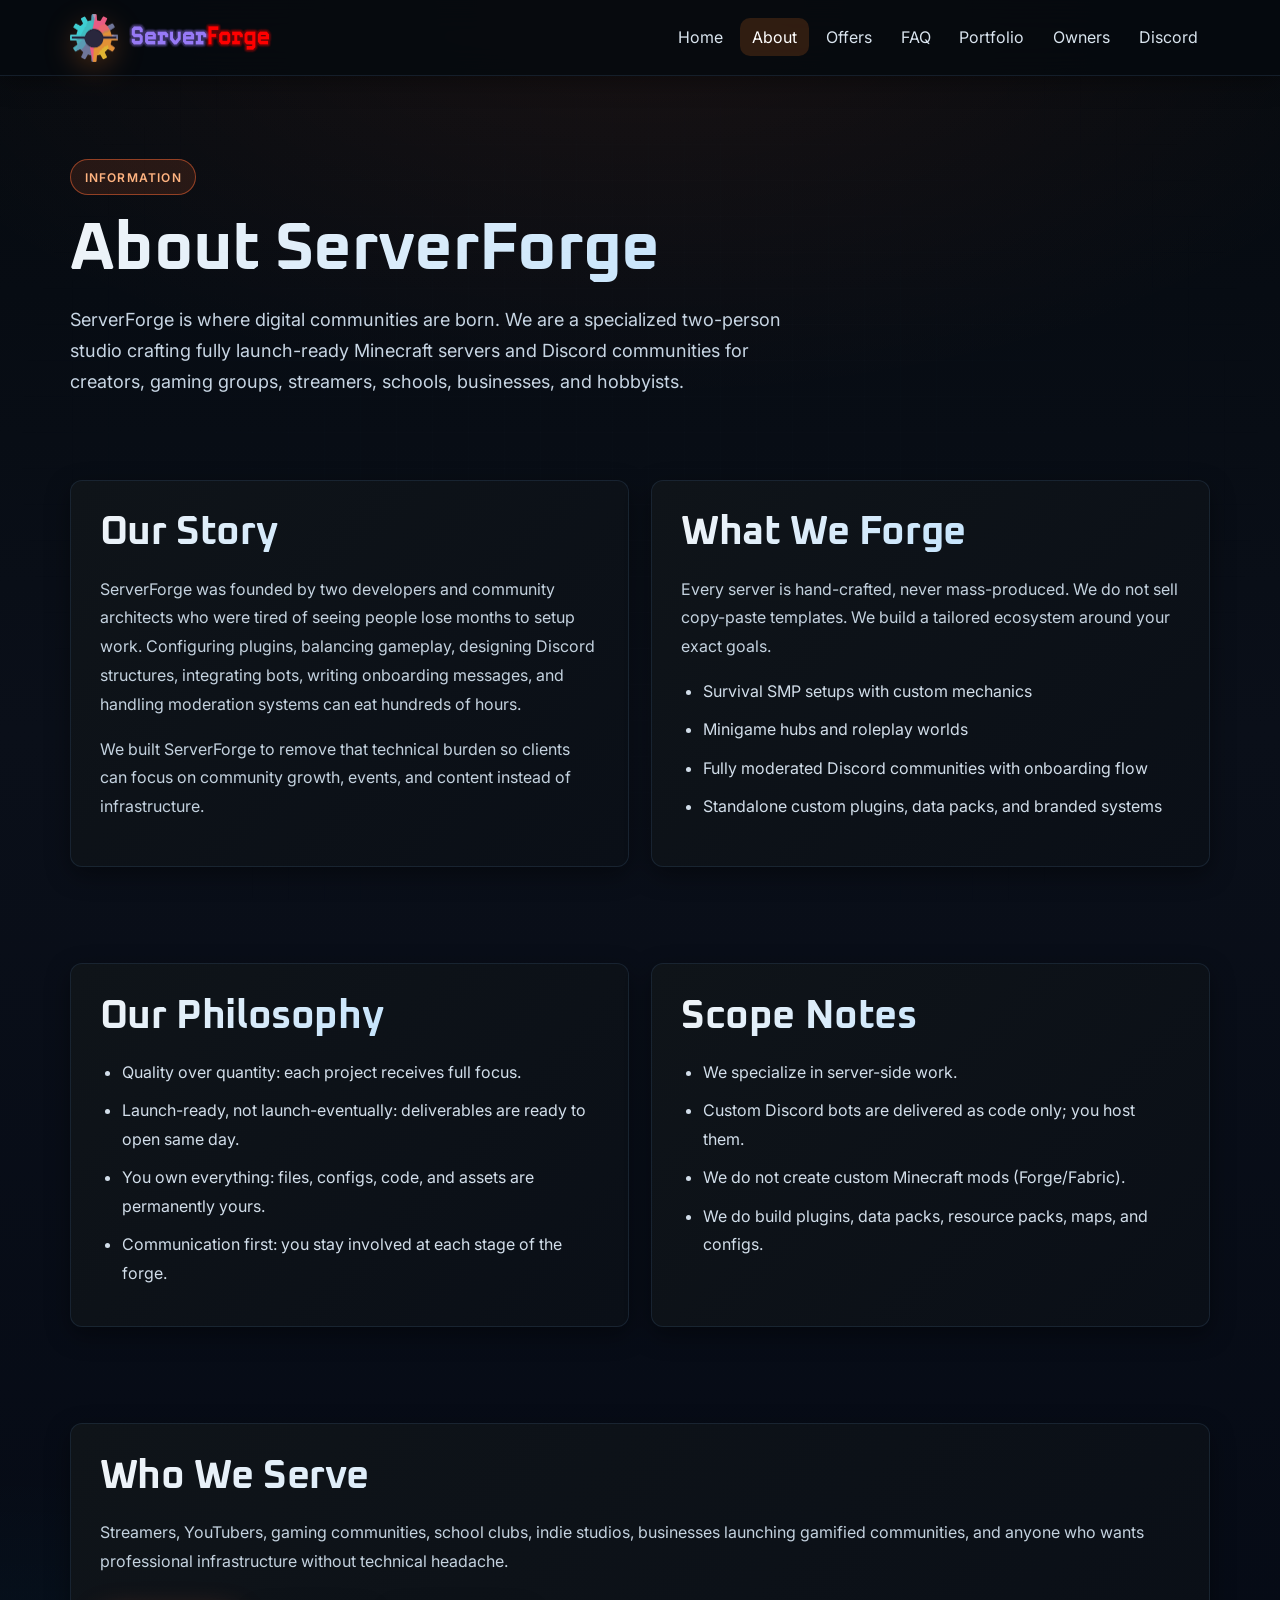
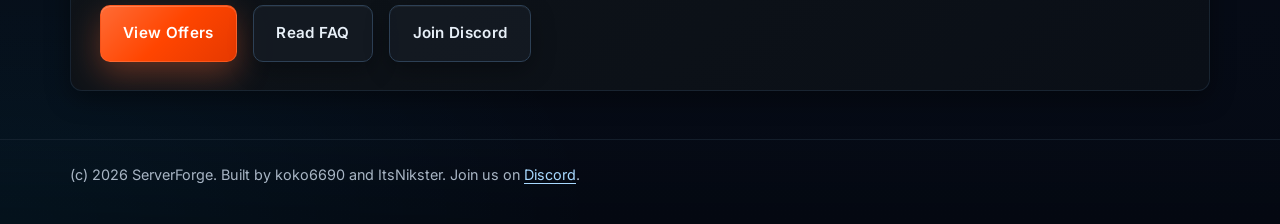
==== about.html @ 15134f87 "Add files via upload" ====
<!DOCTYPE html>
<html lang="en">
<head>
  <meta charset="UTF-8" />
  <meta name="viewport" content="width=device-width, initial-scale=1.0" />
  <title>ServerForge Information | About ServerForge</title>
  <meta name="description" content="Learn about ServerForge: our story, philosophy, scope, and who we help with launch-ready Minecraft and Discord communities." />
  <meta name="theme-color" content="#ff6b35" />
  <meta property="og:title" content="ServerForge Information | About Us" />
  <meta property="og:description" content="Learn about ServerForge: our story, philosophy, and who we help with launch-ready Minecraft and Discord communities." />
  <meta property="og:image" content="assets/serverforge-hero.png" />
  <meta property="og:type" content="website" />
  <link rel="icon" href="assets/serverforge-logo-header.png" type="image/png" />
  <link rel="stylesheet" href="styles.css" />
</head>
<body>
  <header class="site-header">
    <div class="container row">
      <a class="brand" href="index.html" aria-label="ServerForge home">
        <img class="brand-logo" src="assets/serverforge-logo-header.png" alt="ServerForge logo" width="192" height="194" />
        <img class="brand-wordmark" src="assets/serverforge-wordmark-header.png" alt="ServerForge" width="900" height="189" />
      </a>

      <button class="menu-button" type="button" data-menu-button aria-expanded="false" aria-controls="site-nav">Menu</button>

      <nav class="site-nav" id="site-nav" data-site-nav data-open="false" aria-label="Main navigation">
        <ul>
          <li><a href="index.html">Home</a></li>
          <li><a href="about.html" aria-current="page">About</a></li>
          <li><a href="offers.html">Offers</a></li>
          <li><a href="faq.html">FAQ</a></li>
          <li><a href="portfolio.html">Portfolio</a></li>
          <li><a href="owners.html">Owners</a></li>
          <li><a href="https://discord.gg/hBvJn2bCZu" target="_blank" rel="noopener noreferrer">Discord</a></li>
        </ul>
      </nav>
    </div>
  </header>

  <main>
    <section class="page-hero">
      <div class="container">
        <span class="kicker">Information</span>
        <h1>About ServerForge</h1>
        <p class="lead">
          ServerForge is where digital communities are born. We are a specialized two-person studio
          crafting fully launch-ready Minecraft servers and Discord communities for creators, gaming groups,
          streamers, schools, businesses, and hobbyists.
        </p>
      </div>
    </section>

    <section class="section">
      <div class="container split">
        <article class="card">
          <h2>Our Story</h2>
          <p>
            ServerForge was founded by two developers and community architects who were tired of seeing people
            lose months to setup work. Configuring plugins, balancing gameplay, designing Discord structures,
            integrating bots, writing onboarding messages, and handling moderation systems can eat hundreds of hours.
          </p>
          <p>
            We built ServerForge to remove that technical burden so clients can focus on community growth,
            events, and content instead of infrastructure.
          </p>
        </article>

        <article class="card">
          <h2>What We Forge</h2>
          <p>
            Every server is hand-crafted, never mass-produced. We do not sell copy-paste templates.
            We build a tailored ecosystem around your exact goals.
          </p>
          <ul class="list">
            <li>Survival SMP setups with custom mechanics</li>
            <li>Minigame hubs and roleplay worlds</li>
            <li>Fully moderated Discord communities with onboarding flow</li>
            <li>Standalone custom plugins, data packs, and branded systems</li>
          </ul>
        </article>
      </div>
    </section>

    <section class="section">
      <div class="container split">
        <article class="card">
          <h2>Our Philosophy</h2>
          <ul class="list">
            <li>Quality over quantity: each project receives full focus.</li>
            <li>Launch-ready, not launch-eventually: deliverables are ready to open same day.</li>
            <li>You own everything: files, configs, code, and assets are permanently yours.</li>
            <li>Communication first: you stay involved at each stage of the forge.</li>
          </ul>
        </article>

        <article class="card">
          <h2>Scope Notes</h2>
          <ul class="list">
            <li>We specialize in server-side work.</li>
            <li>Custom Discord bots are delivered as code only; you host them.</li>
            <li>We do not create custom Minecraft mods (Forge/Fabric).</li>
            <li>We do build plugins, data packs, resource packs, maps, and configs.</li>
          </ul>
        </article>
      </div>
    </section>

    <section class="section">
      <div class="container card">
        <h2>Who We Serve</h2>
        <p>
          Streamers, YouTubers, gaming communities, school clubs, indie studios, businesses launching gamified
          communities, and anyone who wants professional infrastructure without technical headache.
        </p>
        <div class="actions">
          <a class="btn btn-primary" href="offers.html">View Offers</a>
          <a class="btn btn-secondary" href="faq.html">Read FAQ</a>
          <a class="btn btn-secondary" href="https://discord.gg/hBvJn2bCZu" target="_blank" rel="noopener noreferrer">Join Discord</a>
        </div>
      </div>
    </section>
  </main>

  <footer class="site-footer">
    <div class="container">
      (c) <span data-year></span> ServerForge. Built by koko6690 and ItsNikster. Join us on <a href="https://discord.gg/hBvJn2bCZu" target="_blank" rel="noopener noreferrer">Discord</a>.
    </div>
  </footer>

  <script src="script.js"></script>
</body>
</html>
---- styles.css ----
@import url('https://fonts.googleapis.com/css2?family=Oxanium:wght@400;500;600;700;800&family=Inter:wght@300;400;500;600;700&display=swap');

:root {
  --bg-night: #050a0f;
  --bg-slate: #0f1419;
  --panel: #0a0f17;
  --panel-soft: #141b24;
  --text-main: #f0f4f8;
  --text-muted: #a8b5c4;
  --line: #1f2d3d;
  --ember: #ff6b35;
  --ember-soft: #ff9a66;
  --mint: #00d9ff;
  --focus: #6fe0ff;
  --accent-gold: #ffa500;
  --radius: 12px;
  --shadow: 0 20px 50px rgba(0, 0, 0, 0.7);
  --shadow-lg: 0 25px 60px rgba(0, 0, 0, 0.8);
}

* {
  box-sizing: border-box;
}

html,
body {
  margin: 0;
  padding: 0;
}

body {
  font-family: 'Inter', 'Segoe UI', sans-serif;
  color: var(--text-main);
  background:
    radial-gradient(1600px 800px at 50% 0%, rgba(255, 107, 53, 0.08), transparent 50%),
    radial-gradient(1200px 700px at 0% 100%, rgba(0, 217, 255, 0.06), transparent 50%),
    linear-gradient(180deg, #050a0f, #0a0f19 40%, #050a15 100%);
  min-height: 100vh;
  line-height: 1.6;
}

body::before {
  content: '';
  position: fixed;
  inset: 0;
  pointer-events: none;
  opacity: 0.22;
  background-image:
    linear-gradient(rgba(171, 197, 224, 0.06) 1px, transparent 1px),
    linear-gradient(90deg, rgba(171, 197, 224, 0.05) 1px, transparent 1px);
  background-size: 36px 36px;
  mask-image: radial-gradient(circle at center, black 30%, transparent 100%);
}

a {
  color: inherit;
  text-decoration: none;
}

img {
  max-width: 100%;
  display: block;
}

.container {
  width: min(1140px, calc(100% - 2.4rem));
  margin: 0 auto;
}

.site-header {
  position: sticky;
  top: 0;
  z-index: 20;
  border-bottom: 1px solid rgba(31, 45, 61, 0.6);
  background: rgba(5, 10, 15, 0.85);
  backdrop-filter: blur(16px);
  box-shadow: 0 4px 24px rgba(0, 0, 0, 0.4);
}

.site-header .row {
  display: flex;
  align-items: center;
  justify-content: space-between;
  gap: 1.2rem;
  padding: 0.85rem 0;
}

.discord-banner {
  background: linear-gradient(135deg, #ff6b35 0%, #ff4500 100%);
  padding: 1.2rem 0;
  text-align: center;
  box-shadow: 0 8px 24px rgba(255, 107, 53, 0.3);
  transition: all 300ms ease;
  opacity: 1;
  visibility: visible;
}

.discord-banner.hidden {
  opacity: 0;
  visibility: hidden;
  transform: translateY(-100%);
}

.discord-banner .container {
  display: flex;
  align-items: center;
  justify-content: center;
  gap: 1.5rem;
  flex-wrap: wrap;
}

.discord-banner p {
  margin: 0;
  color: #ffffff;
  font-weight: 500;
  font-size: 1rem;
}

.discord-banner .btn {
  margin: 0;
}

.brand {
  display: inline-flex;
  align-items: center;
  gap: 0.7rem;
  min-width: 0;
}

.brand-logo {
  width: 48px;
  height: 48px;
  object-fit: contain;
  flex: 0 0 auto;
  filter: drop-shadow(0 8px 14px rgba(255, 122, 33, 0.26));
}

.brand-wordmark {
  height: 30px;
  width: auto;
  max-width: min(260px, 38vw);
  object-fit: contain;
}

.site-nav ul {
  margin: 0;
  padding: 0;
  list-style: none;
  display: flex;
  align-items: center;
  gap: 0.3rem;
}

.site-nav a {
  padding: 0.58rem 0.75rem;
  border-radius: 10px;
  color: #d9e4ee;
  transition: 180ms ease;
}

.site-nav a:hover,
.site-nav a[aria-current='page'] {
  color: white;
  background: rgba(255, 122, 33, 0.17);
}

.menu-button {
  display: none;
  border: 1px solid var(--line);
  background: rgba(15, 24, 35, 0.75);
  color: var(--text-main);
  padding: 0.5rem 0.65rem;
  border-radius: 10px;
  font: inherit;
}

.page-hero {
  padding: clamp(3.2rem, 7vw, 5.2rem) 0 2.2rem;
}

.page-hero .hero-grid {
  display: grid;
  grid-template-columns: 1.1fr 0.9fr;
  gap: clamp(1.4rem, 5vw, 2.6rem);
  align-items: center;
}

.kicker {
  display: inline-block;
  padding: 0.45rem 0.85rem;
  border-radius: 999px;
  border: 1px solid rgba(255, 107, 53, 0.5);
  background: rgba(255, 107, 53, 0.12);
  font-size: 0.75rem;
  letter-spacing: 0.1em;
  text-transform: uppercase;
  color: #ffb380;
  font-weight: 600;
}

h1,
h2,
h3 {
  margin: 0;
  font-family: 'Oxanium', sans-serif;
  line-height: 1.15;
  font-weight: 700;
  letter-spacing: -0.01em;
}

h1 {
  margin-top: 1rem;
  font-size: clamp(2.4rem, 7vw, 4.2rem);
  background: linear-gradient(135deg, #f0f4f8 0%, #a8d9ff 100%);
  -webkit-background-clip: text;
  -webkit-text-fill-color: transparent;
  background-clip: text;
}

.lead {
  margin: 1rem 0 0;
  color: #c8d6e4;
  font-size: clamp(1rem, 2vw, 1.13rem);
  line-height: 1.7;
  max-width: 66ch;
}

.actions {
  margin-top: 1.8rem;
  display: flex;
  flex-wrap: wrap;
  gap: 1rem;
}

.btn {
  display: inline-flex;
  align-items: center;
  justify-content: center;
  gap: 0.4rem;
  padding: 0.95rem 1.4rem;
  border-radius: 10px;
  border: 1px solid transparent;
  font-weight: 600;
  letter-spacing: 0.02em;
  font-size: 0.95rem;
  transition: all 200ms cubic-bezier(0.4, 0, 0.2, 1);
  cursor: pointer;
  position: relative;
  overflow: hidden;
}

.btn::before {
  content: '';
  position: absolute;
  inset: 0;
  background: radial-gradient(circle at var(--mouse-x, 50%) var(--mouse-y, 50%), rgba(255, 255, 255, 0.1), transparent 50%);
  opacity: 0;
  transition: opacity 200ms ease;
}

.btn-primary {
  background: linear-gradient(135deg, #ff6b35 0%, #ff4500 50%, #e63900 100%);
  color: #ffffff;
  box-shadow: 0 12px 32px rgba(255, 107, 53, 0.35), inset 0 1px 0 rgba(255, 255, 255, 0.2);
  border-color: rgba(255, 107, 53, 0.5);
}

.btn-primary:hover {
  transform: translateY(-2px);
  box-shadow: 0 16px 40px rgba(255, 107, 53, 0.45), inset 0 1px 0 rgba(255, 255, 255, 0.3);
  filter: brightness(1.08);
}

.btn-primary:active {
  transform: translateY(0);
}

.btn-secondary {
  border-color: #2d4055;
  color: #e8f0f8;
  background: rgba(20, 27, 36, 0.8);
  box-shadow: 0 8px 24px rgba(0, 0, 0, 0.3), inset 0 1px 0 rgba(255, 255, 255, 0.05);
}

.btn-secondary:hover {
  border-color: #3d5570;
  background: rgba(30, 40, 55, 0.9);
  box-shadow: 0 12px 32px rgba(0, 0, 0, 0.4), inset 0 1px 0 rgba(255, 255, 255, 0.1);
  transform: translateY(-1px);
}

.hero-card {
  position: relative;
  background: linear-gradient(135deg, #0f1419 0%, #141b24 100%);
  border: 1px solid rgba(0, 217, 255, 0.15);
  border-radius: 16px;
  box-shadow: var(--shadow-lg), inset 0 1px 0 rgba(255, 255, 255, 0.05);
  padding: 2rem;
  overflow: hidden;
  backdrop-filter: blur(10px);
}

.hero-card::before {
  content: '';
  position: absolute;
  top: 0;
  left: 0;
  right: 0;
  height: 1px;
  background: linear-gradient(90deg, transparent, rgba(0, 217, 255, 0.3), transparent);
}

.hero-card::after {
  content: '';
  position: absolute;
  width: 200px;
  height: 200px;
  border-radius: 50%;
  background: radial-gradient(circle, rgba(0, 217, 255, 0.15), transparent 70%);
  top: -80px;
  right: -60px;
}

.hero-card h3 {
  font-size: 1.2rem;
}

.hero-lockup {
  width: min(100%, 360px);
  height: auto;
  margin: 0 auto 0.9rem;
  filter: drop-shadow(0 10px 16px rgba(11, 18, 28, 0.5));
}

.hero-list {
  margin: 1.2rem 0 0;
  padding: 0;
  list-style: none;
  display: grid;
  gap: 0.7rem;
}

.hero-list li {
  background: linear-gradient(135deg, rgba(20, 27, 36, 0.6), rgba(15, 20, 28, 0.4));
  border: 1px solid rgba(0, 217, 255, 0.2);
  border-radius: 10px;
  padding: 0.8rem 0.95rem;
  color: #d9e6f2;
  font-size: 0.95rem;
  transform: translateY(16px);
  opacity: 0;
  animation: reveal 0.8s ease forwards;
  transition: all 300ms ease;
  position: relative;
  overflow: hidden;
}

.hero-list li::before {
  content: '';
  position: absolute;
  left: 0;
  top: 0;
  bottom: 0;
  width: 3px;
  background: linear-gradient(180deg, #00d9ff, transparent);
  opacity: 0;
  transition: opacity 300ms ease;
}

.hero-list li:hover {
  border-color: rgba(0, 217, 255, 0.4);
  background: linear-gradient(135deg, rgba(25, 35, 50, 0.8), rgba(20, 25, 35, 0.6));
}

.hero-list li:hover::before {
  opacity: 1;
}

.hero-list li:nth-child(2) { animation-delay: 0.13s; }
.hero-list li:nth-child(3) { animation-delay: 0.26s; }
.hero-list li:nth-child(4) { animation-delay: 0.39s; }

.section {
  padding: 3rem 0;
}

.section h2 {
  font-size: clamp(1.8rem, 4vw, 2.5rem);
  margin-bottom: 1.2rem;
  background: linear-gradient(135deg, #f0f4f8 0%, #a8d9ff 100%);
  -webkit-background-clip: text;
  -webkit-text-fill-color: transparent;
  background-clip: text;
}

.section p {
  color: #c4d2df;
  line-height: 1.8;
}

.grid {
  display: grid;
  gap: 1.4rem;
}

.grid.cols-3 {
  grid-template-columns: repeat(3, minmax(0, 1fr));
}

.card {
  background: linear-gradient(135deg, #0f1419 0%, #0a0f17 100%);
  border: 1px solid rgba(31, 45, 61, 0.7);
  border-radius: var(--radius);
  padding: 1.8rem;
  box-shadow: 0 8px 24px rgba(0, 0, 0, 0.4);
  transition: all 300ms cubic-bezier(0.4, 0, 0.2, 1);
  position: relative;
  overflow: hidden;
}

.card::before {
  content: '';
  position: absolute;
  inset: 0;
  background: linear-gradient(135deg, transparent, rgba(0, 217, 255, 0.05));
  opacity: 0;
  transition: opacity 300ms ease;
}

.card:hover {
  border-color: rgba(0, 217, 255, 0.35);
  box-shadow: 0 12px 40px rgba(0, 217, 255, 0.15), 0 8px 24px rgba(0, 0, 0, 0.4);
  transform: translateY(-4px);
}

.card:hover::before {
  opacity: 1;
}

.card h3 {
  font-size: 1.25rem;
  margin-bottom: 0.6rem;
  color: #f0f4f8;
}

.price {
  display: inline-block;
  margin-top: 0.8rem;
  font-family: 'Oxanium', sans-serif;
  color: #ff9a66;
  font-size: 1.35rem;
  font-weight: 700;
}

.notice {
  margin-top: 1.2rem;
  border-left: 4px solid #ff6b35;
  background: rgba(255, 107, 53, 0.1);
  padding: 1rem 1.1rem;
  border-radius: 8px;
  border: 1px solid rgba(255, 107, 53, 0.25);
}

.notice strong {
  color: #ffb380;
}

.split {
  display: grid;
  grid-template-columns: 1fr 1fr;
  gap: 1.4rem;
}

.list {
  margin: 1rem 0 0;
  padding-left: 1.4rem;
  color: #d2deea;
  line-height: 1.8;
}

.list li {
  margin-bottom: 0.6rem;
}

.list li + li {
  margin-top: 0.6rem;
}

.table-wrap {
  overflow-x: auto;
  border: 1px solid rgba(31, 45, 61, 0.7);
  border-radius: 12px;
  background: linear-gradient(135deg, rgba(15, 20, 28, 0.5), rgba(10, 15, 23, 0.5));
}

table {
  width: 100%;
  border-collapse: collapse;
  min-width: 580px;
}

th,
td {
  text-align: left;
  padding: 0.95rem 1rem;
  border-bottom: 1px solid rgba(31, 45, 61, 0.6);
}

th {
  background: rgba(20, 27, 36, 0.9);
  color: #f0f4f8;
  font-family: 'Oxanium', sans-serif;
  font-weight: 600;
  font-size: 0.95rem;
}

tr:last-child td {
  border-bottom: none;
}

tr:hover td {
  background: rgba(0, 217, 255, 0.05);
}

.faq {
  display: grid;
  gap: 0.9rem;
}

.faq details {
  border: 1px solid rgba(31, 45, 61, 0.7);
  background: linear-gradient(135deg, #0f1419 0%, #0a0f17 100%);
  border-radius: 12px;
  padding: 1rem 1.2rem;
  cursor: pointer;
  transition: all 300ms ease;
}

.faq details:hover {
  border-color: rgba(0, 217, 255, 0.35);
  box-shadow: 0 8px 24px rgba(0, 217, 255, 0.1);
}

.faq summary {
  cursor: pointer;
  font-weight: 600;
  list-style: none;
  color: #f0f4f8;
  font-size: 1rem;
  display: flex;
  justify-content: space-between;
  align-items: center;
}

.faq summary::-webkit-details-marker {
  display: none;
}

.faq summary::after {
  content: '+';
  font-size: 1.5rem;
  font-weight: 300;
  color: #00d9ff;
  transition: transform 300ms ease;
  margin-left: 1rem;
}

.faq details[open] summary::after {
  transform: rotate(45deg);
  color: #ff6b35;
}

.faq p {
  margin: 1rem 0 0;
  color: #b5c5d4;
  line-height: 1.7;
}

.cta {
  margin: 2.8rem 0;
  padding: 2rem 2.2rem;
  border-radius: 16px;
  border: 1px solid rgba(0, 217, 255, 0.3);
  background: linear-gradient(135deg, rgba(15, 26, 40, 0.95), rgba(10, 15, 25, 0.95));
  box-shadow: 0 16px 40px rgba(0, 217, 255, 0.1), inset 0 1px 0 rgba(255, 255, 255, 0.05);
  position: relative;
  overflow: hidden;
}

.cta::before {
  content: '';
  position: absolute;
  top: 0;
  left: 0;
  right: 0;
  height: 1px;
  background: linear-gradient(90deg, transparent, rgba(0, 217, 255, 0.3), transparent);
}

.cta h2 {
  margin-bottom: 0.6rem;
}

.site-footer {
  border-top: 1px solid rgba(31, 45, 61, 0.6);
  padding: 1.4rem 0 2.4rem;
  color: var(--text-muted);
  font-size: 0.9rem;
  background: linear-gradient(180deg, transparent, rgba(0, 0, 0, 0.2));
}

.site-footer a {
  color: #a8d9ff;
  text-decoration: underline;
  text-underline-offset: 3px;
  transition: color 200ms ease;
}

.site-footer a:hover {
  color: #ffffff;
}

.owners-grid {
  display: grid;
  grid-template-columns: repeat(2, 1fr);
  gap: 3rem;
  max-width: 1000px;
  margin: 0 auto;
  overflow: visible;
}

.owner-card {
  display: flex;
  flex-direction: column;
  align-items: center;
  text-align: center;
  overflow: visible;
}

.owner-image {
  width: 280px;
  height: 280px;
  border-radius: 50%;
  overflow: visible;
  margin-bottom: 1.8rem;
  border: 3px solid #ff6b35;
  box-shadow: 0 12px 40px rgba(255, 107, 53, 0.25), 0 0 60px rgba(0, 217, 255, 0.1);
  position: relative;
  display: flex;
  align-items: center;
  justify-content: center;
}

.owner-image img:first-child {
  width: 100%;
  height: 100%;
  object-fit: cover;
  border-radius: 50%;
  position: absolute;
  z-index: 1;
}

.owner-decoration {
  position: absolute;
  width: 330px;
  height: 330px;
  object-fit: contain;
  z-index: 2;
  top: 50%;
  left: 50%;
  transform: translate(-50%, -50%);
  opacity: 0.95;
  max-width: none;
}

.owner-card h3 {
  font-size: 1.5rem;
  margin-bottom: 0.4rem;
  color: #f0f4f8;
}

.owner-role {
  font-size: 0.95rem;
  color: #ff9a66;
  font-weight: 600;
  margin: 0 0 1rem;
  text-transform: uppercase;
  letter-spacing: 0.08em;
}

.owner-bio {
  color: #c4d2df;
  line-height: 1.8;
  max-width: 380px;
  margin: 0;
}

@keyframes reveal {
  from {
    transform: translateY(16px);
    opacity: 0;
  }
  to {
    transform: translateY(0);
    opacity: 1;
  }
}

@media (max-width: 920px) {
  .page-hero .hero-grid,
  .split,
  .grid.cols-3,
  .owners-grid {
    grid-template-columns: 1fr;
  }
}

@media (max-width: 980px) {
  .menu-button {
    display: inline-flex;
  }

  .site-nav {
    position: absolute;
    left: 0;
    right: 0;
    top: 100%;
    border-bottom: 1px solid #273d54;
    background: rgba(9, 15, 23, 0.98);
    transform-origin: top;
    transform: scaleY(0);
    opacity: 0;
    pointer-events: none;
    transition: 160ms ease;
  }

  .site-nav[data-open='true'] {
    transform: scaleY(1);
    opacity: 1;
    pointer-events: auto;
  }

  .site-nav ul {
    flex-direction: column;
    align-items: stretch;
    gap: 0;
    padding: 0.6rem;
  }

  .site-nav a {
    display: block;
    width: 100%;
  }

  .brand-logo {
    width: 40px;
    height: 40px;
  }

  .brand-wordmark {
    height: 24px;
    max-width: min(190px, 42vw);
  }
}

/* Portfolio Page Styles */
.portfolio-hero {
  padding: 4rem 0 3rem 0;
  text-align: center;
  border-bottom: 1px solid var(--line);
}

.portfolio-hero h1 {
  font-family: 'Oxanium', sans-serif;
  font-size: 2.5rem;
  font-weight: 700;
  margin-bottom: 0.8rem;
  color: var(--text-main);
  display: flex;
  align-items: center;
  gap: 1rem;
  flex-wrap: wrap;
}

.badge-coming-soon {
  display: inline-block;
  font-size: 0.7rem;
  font-weight: 700;
  letter-spacing: 1px;
  background: linear-gradient(135deg, var(--ember), var(--ember-soft));
  color: white;
  padding: 0.5rem 1rem;
  border-radius: 6px;
  text-transform: uppercase;
}

.portfolio-hero p {
  font-size: 1.1rem;
  color: var(--text-muted);
  margin: 0;
}

.portfolio-grid {
  padding: 4rem 0;
}

.portfolio-section {
  margin-bottom: 4rem;
}

.portfolio-section:last-child {
  margin-bottom: 0;
}

.portfolio-category {
  font-family: 'Oxanium', sans-serif;
  font-size: 1.5rem;
  font-weight: 700;
  margin: 0 0 2rem 0;
  color: var(--text-main);
  padding-bottom: 1rem;
  border-bottom: 2px solid var(--ember);
  display: inline-block;
}

.portfolio-grid .grid {
  display: grid;
  grid-template-columns: repeat(3, 1fr);
  gap: 2.4rem;
}

.portfolio-card {
  background: linear-gradient(135deg, rgba(15, 20, 25, 0.8), rgba(20, 27, 36, 0.8));
  border: 1px solid var(--line);
  border-radius: var(--radius);
  overflow: hidden;
  transition: all 300ms ease;
  display: flex;
  flex-direction: column;
}

.portfolio-card:hover {
  transform: translateY(-8px);
  border-color: var(--ember);
  box-shadow: 0 16px 40px rgba(255, 107, 53, 0.2);
}

.portfolio-image {
  width: 100%;
  height: 220px;
  overflow: hidden;
  background: linear-gradient(135deg, rgba(255, 107, 53, 0.1), rgba(0, 217, 255, 0.05));
  position: relative;
}

.placeholder-image {
  width: 100%;
  height: 100%;
  display: flex;
  align-items: center;
  justify-content: center;
  background: linear-gradient(135deg, #1f2d3d 0%, #0f1419 100%);
  color: var(--text-muted);
  font-family: 'Oxanium', sans-serif;
  font-size: 0.95rem;
  font-weight: 600;
  letter-spacing: 0.5px;
}

.portfolio-content {
  padding: 1.6rem;
  flex-grow: 1;
  display: flex;
  flex-direction: column;
}

.portfolio-card h3 {
  font-family: 'Oxanium', sans-serif;
  font-size: 1.3rem;
  font-weight: 700;
  margin: 0 0 0.6rem 0;
  color: var(--text-main);
}

.portfolio-card h4 {
  font-family: 'Oxanium', sans-serif;
  font-size: 1.2rem;
  font-weight: 700;
  margin: 0 0 0.6rem 0;
  color: var(--text-main);
}

.portfolio-tag {
  display: inline-block;
  font-size: 0.8rem;
  color: var(--ember);
  background: rgba(255, 107, 53, 0.15);
  padding: 0.4rem 0.8rem;
  border-radius: 6px;
  margin-bottom: 1rem;
  width: fit-content;
}

.portfolio-content > p:not(.portfolio-tag) {
  color: var(--text-muted);
  font-size: 0.95rem;
  line-height: 1.6;
  margin: 0 0 1rem 0;
  flex-grow: 1;
}

.portfolio-meta {
  display: flex;
  flex-wrap: wrap;
  gap: 1rem;
  font-size: 0.85rem;
  color: var(--mint);
  border-top: 1px solid var(--line);
  padding-top: 1rem;
}

.portfolio-meta span {
  display: flex;
  align-items: center;
  gap: 0.4rem;
}

.cta-section {
  padding: 4rem 0;
  background: linear-gradient(135deg, rgba(255, 107, 53, 0.1), rgba(0, 217, 255, 0.05));
  border-top: 1px solid var(--line);
  border-bottom: 1px solid var(--line);
  text-align: center;
}

.cta-section h2 {
  font-family: 'Oxanium', sans-serif;
  font-size: 2rem;
  font-weight: 700;
  margin-bottom: 0.8rem;
  color: var(--text-main);
}

.cta-section p {
  font-size: 1.05rem;
  color: var(--text-muted);
  margin-bottom: 1.8rem;
  max-width: 600px;
  margin-left: auto;
  margin-right: auto;
}

@media (max-width: 920px) {
  .portfolio-grid .grid {
    grid-template-columns: repeat(2, 1fr);
  }
}

@media (max-width: 600px) {
  .portfolio-grid .grid {
    grid-template-columns: 1fr;
  }

  .portfolio-hero h1 {
    font-size: 1.8rem;
  }

  .cta-section h2 {
    font-size: 1.5rem;
  }
}
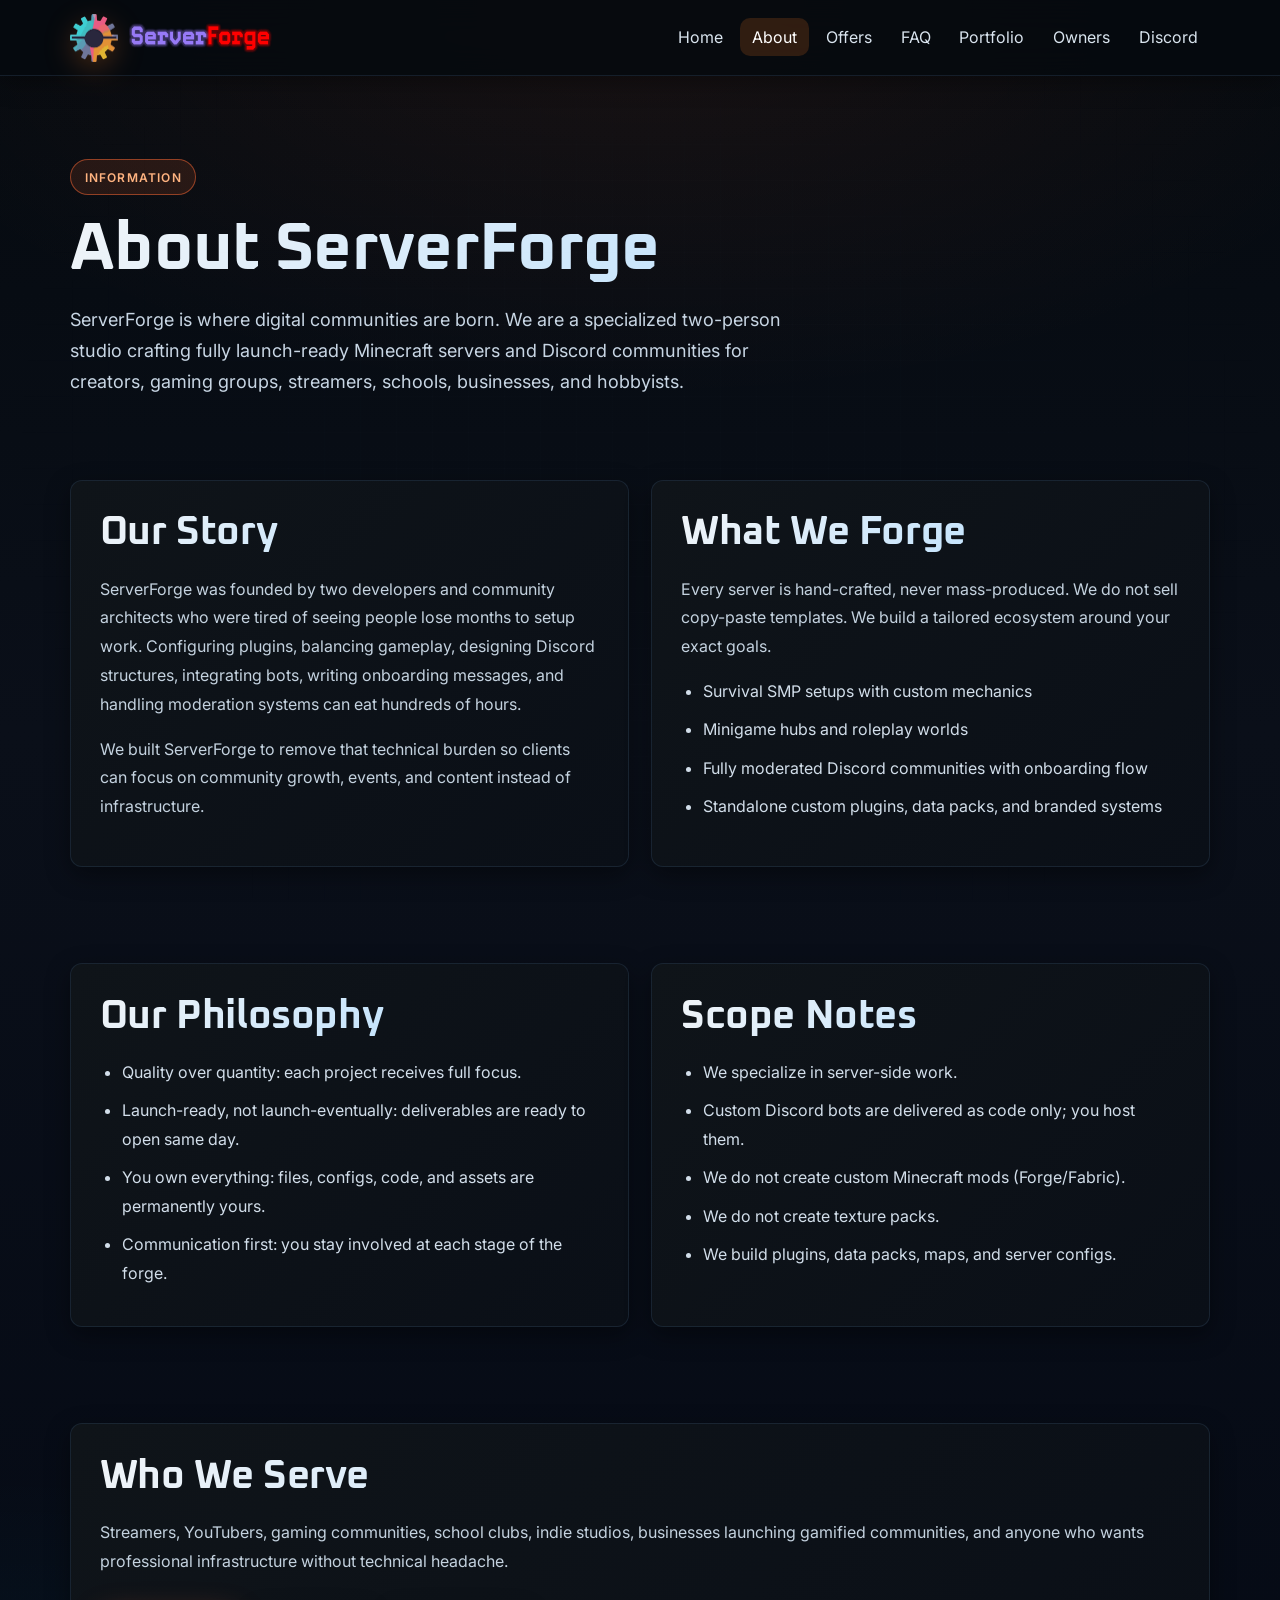
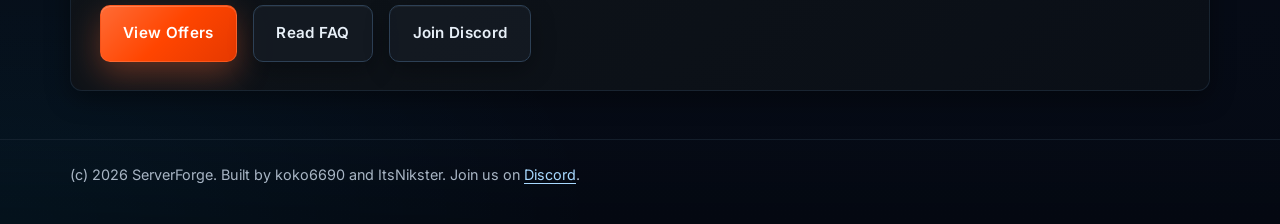
==== commit 6ebda322: "Update about.html" ====
--- a/about.html
+++ b/about.html
@@ -99,7 +99,8 @@
             <li>We specialize in server-side work.</li>
             <li>Custom Discord bots are delivered as code only; you host them.</li>
             <li>We do not create custom Minecraft mods (Forge/Fabric).</li>
-            <li>We do build plugins, data packs, resource packs, maps, and configs.</li>
+            <li>We do not create texture packs.</li>
+            <li>We build plugins, data packs, maps, and server configs.</li>
           </ul>
         </article>
       </div>
--- a/styles.css
+++ b/styles.css
@@ -111,7 +111,7 @@
 
 .discord-banner p {
   margin: 0;
-  color: #ffffff;
+  color: #fffef7;
   font-weight: 500;
   font-size: 1rem;
 }
@@ -776,22 +776,30 @@
   font-weight: 700;
   margin-bottom: 0.8rem;
   color: var(--text-main);
-  display: flex;
-  align-items: center;
-  gap: 1rem;
+  display: inline-flex;
+  align-items: center;
+  justify-content: center;
+  gap: 0.9rem;
   flex-wrap: wrap;
 }
 
 .badge-coming-soon {
-  display: inline-block;
-  font-size: 0.7rem;
-  font-weight: 700;
-  letter-spacing: 1px;
-  background: linear-gradient(135deg, var(--ember), var(--ember-soft));
-  color: white;
-  padding: 0.5rem 1rem;
-  border-radius: 6px;
+  display: inline-flex;
+  align-items: center;
+  padding: 0.38rem 0.85rem;
+  border-radius: 999px;
+  font-size: 0.72rem;
+  font-weight: 800;
+  letter-spacing: 0.08em;
   text-transform: uppercase;
+  color: #ffffff;
+  -webkit-text-fill-color: #ffffff;
+  background: linear-gradient(135deg, #ff9c4a 0%, #ff5a2b 100%);
+  -webkit-background-clip: border-box;
+  background-clip: border-box;
+  border: 1px solid #7d2f12;
+  text-shadow: 0 1px 2px rgba(0, 0, 0, 0.35);
+  box-shadow: 0 8px 20px rgba(255, 90, 43, 0.35);
 }
 
 .portfolio-hero p {
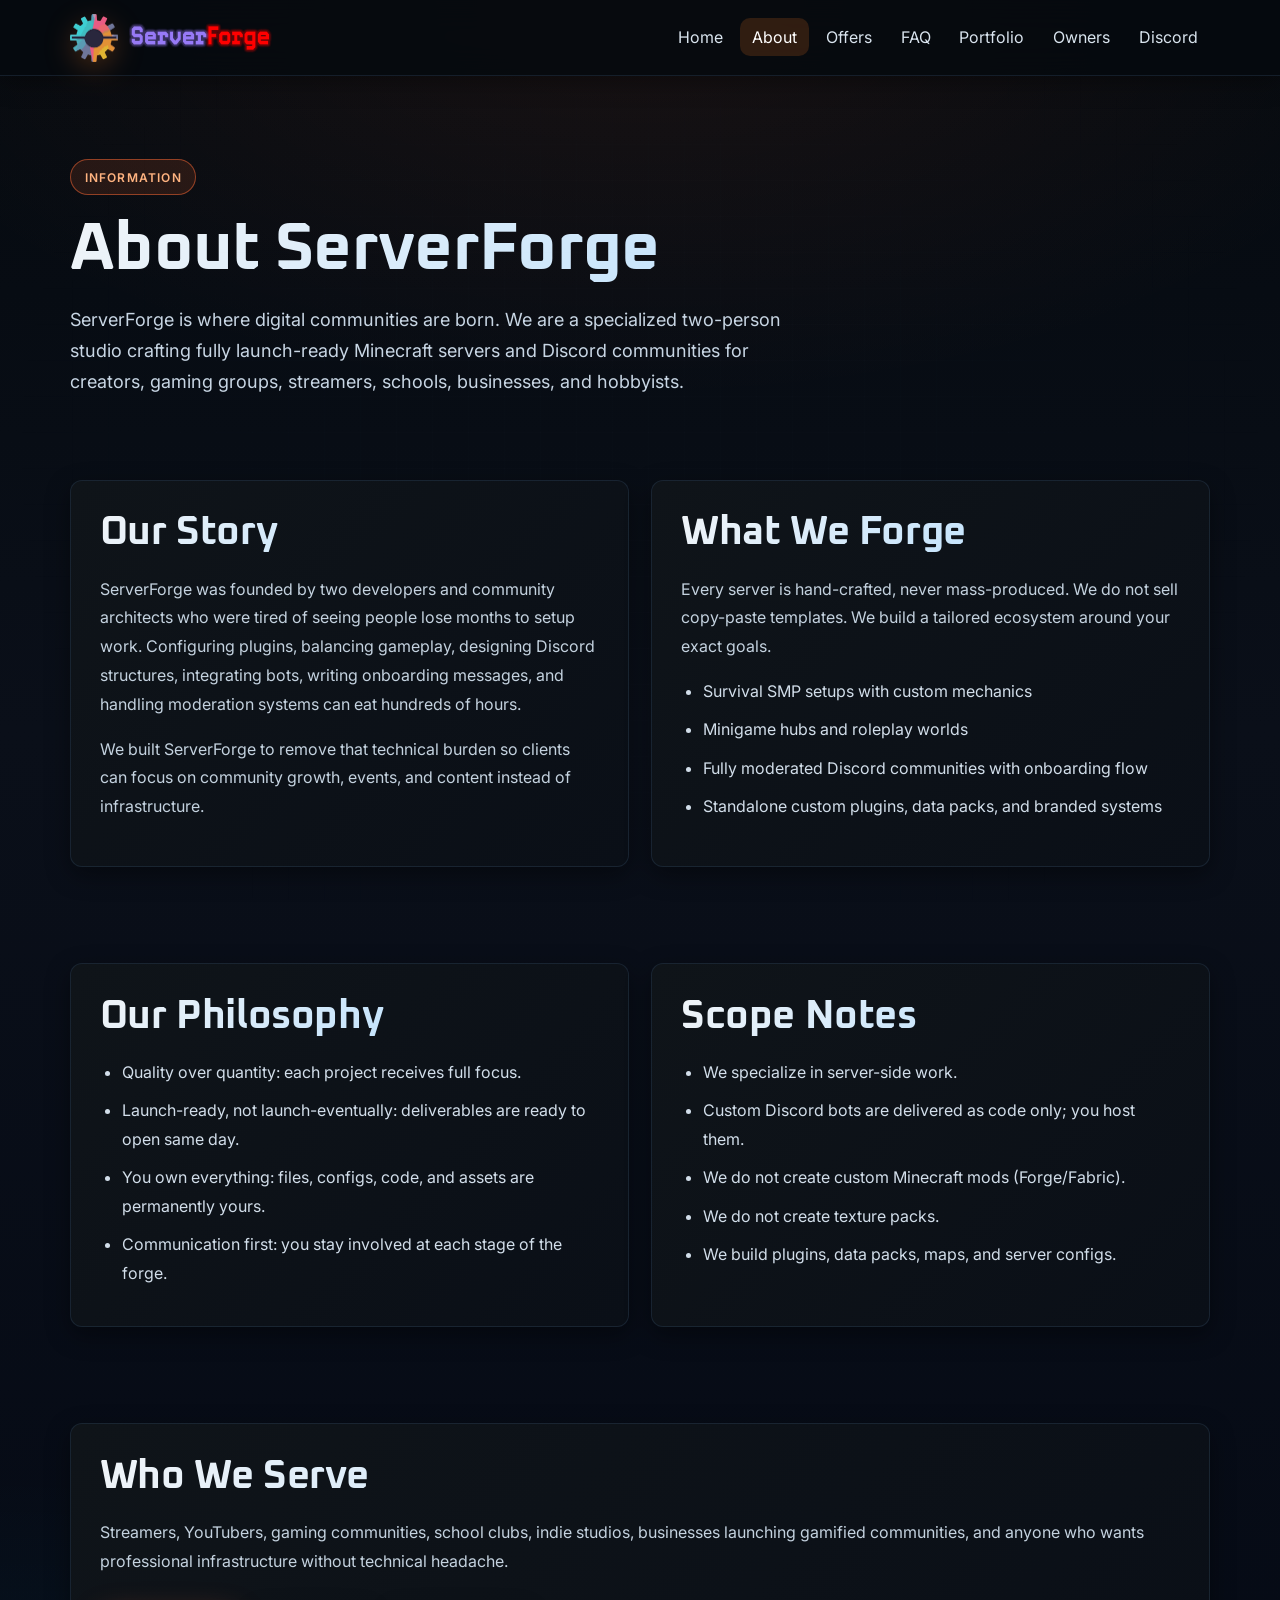
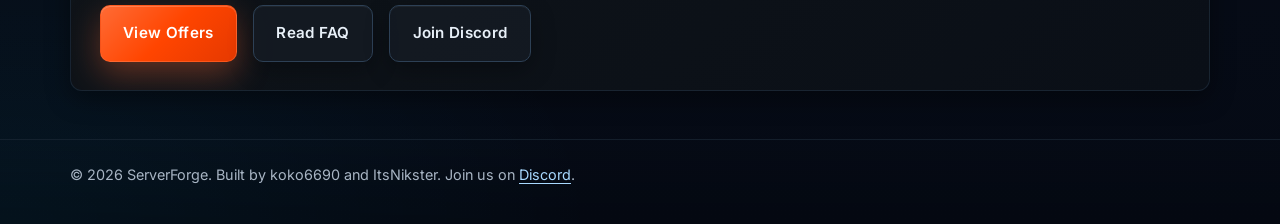
==== commit 7386cfd5: "Update about.html" ====
--- a/about.html
+++ b/about.html
@@ -124,7 +124,7 @@
 
   <footer class="site-footer">
     <div class="container">
-      (c) <span data-year></span> ServerForge. Built by koko6690 and ItsNikster. Join us on <a href="https://discord.gg/hBvJn2bCZu" target="_blank" rel="noopener noreferrer">Discord</a>.
+      © <span data-year></span> ServerForge. Built by koko6690 and ItsNikster. Join us on <a href="https://discord.gg/hBvJn2bCZu" target="_blank" rel="noopener noreferrer">Discord</a>.
     </div>
   </footer>
 
